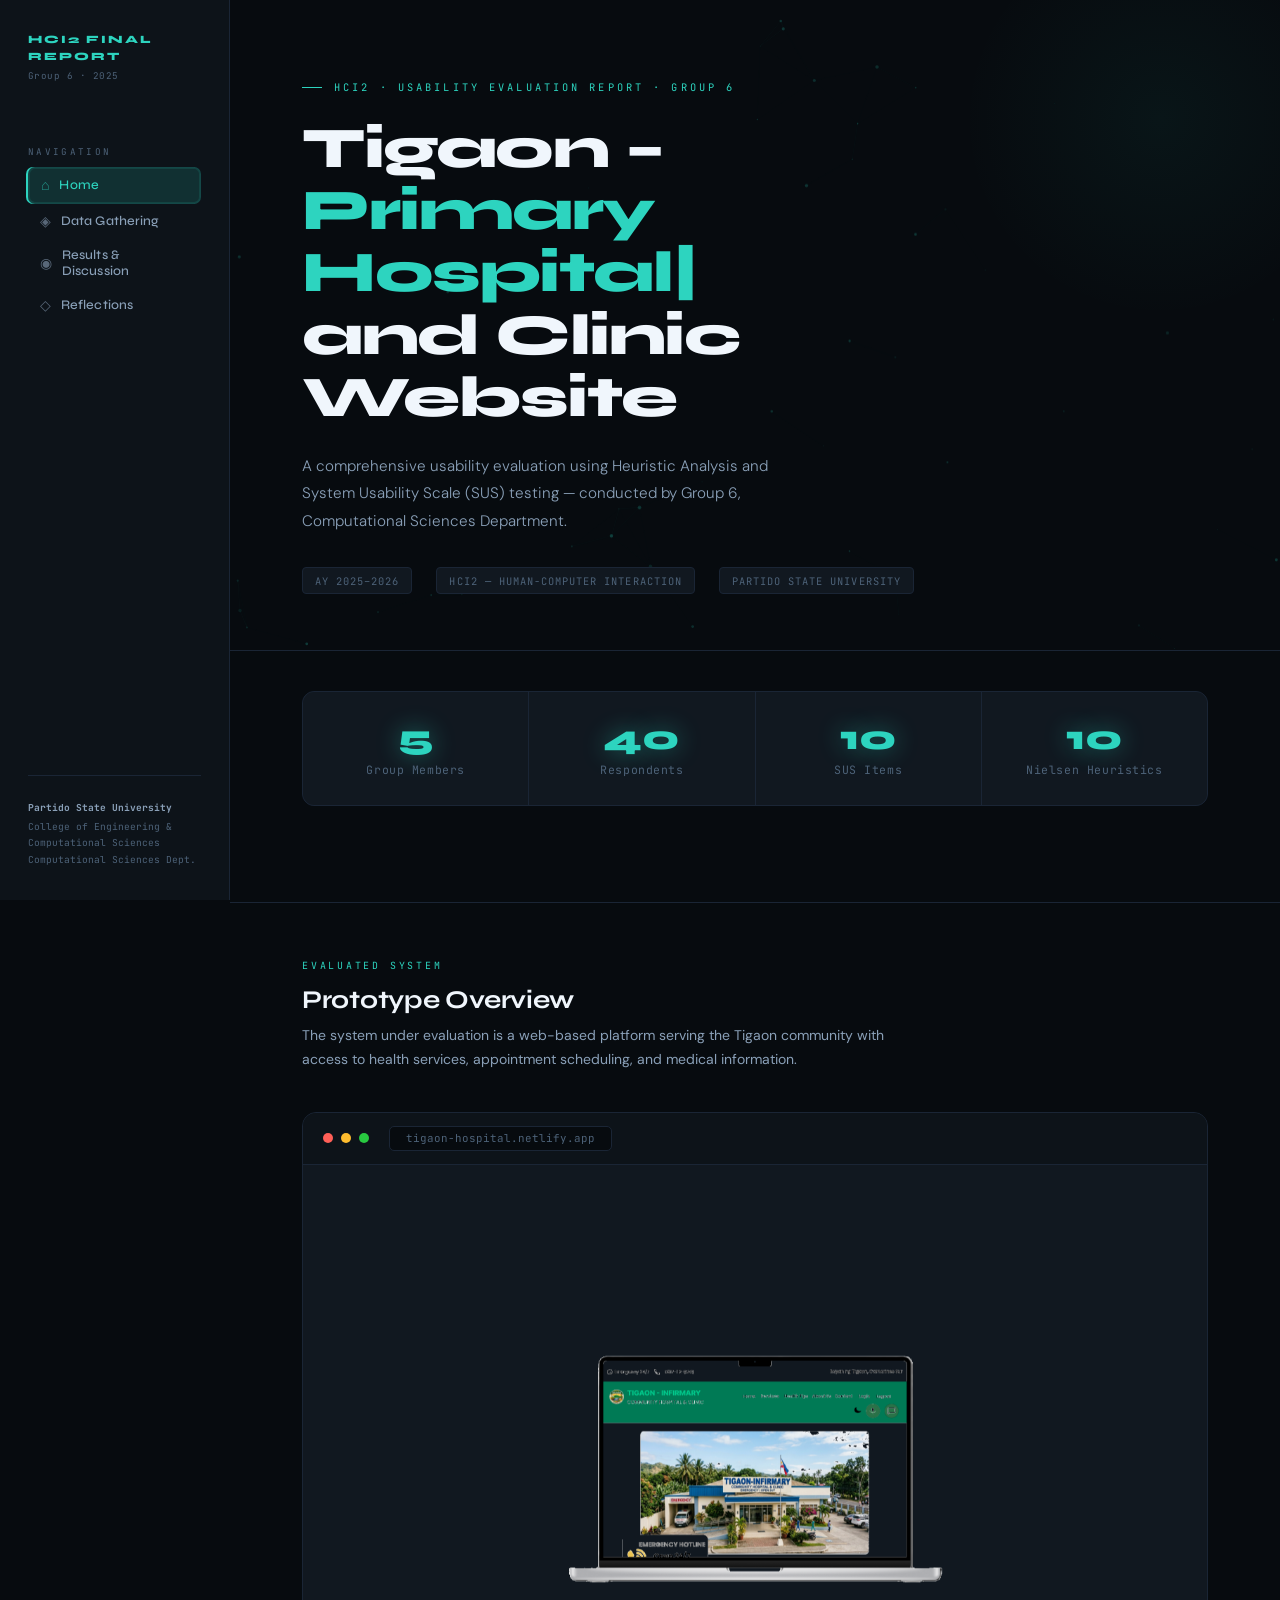
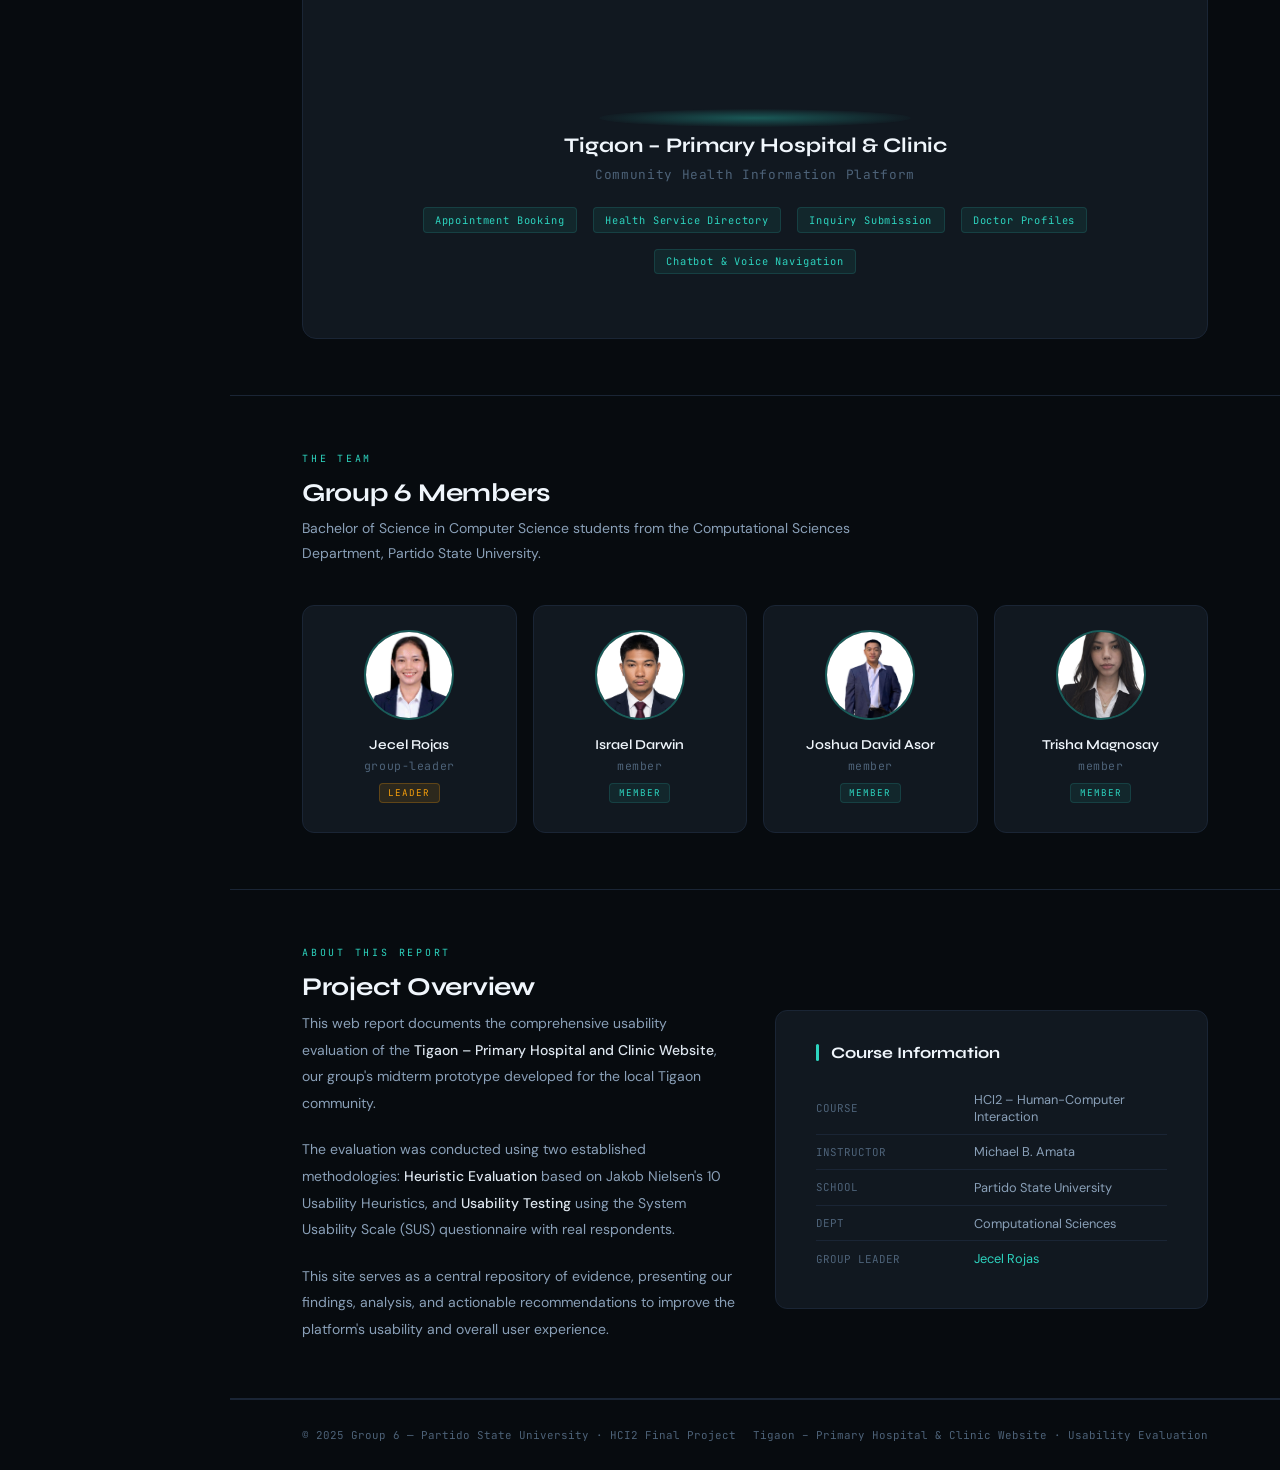
==== index.html @ 05192d26 "setup" ====
<!DOCTYPE html>
<html lang="en">

<head>
  <meta charset="UTF-8" />
  <meta name="viewport" content="width=device-width, initial-scale=1.0" />
  <title>Tigaon Hospital HCI Evaluation — Home</title>
  <link rel="stylesheet" href="style.css" />
</head>

<body>

  <button class="hamburger" onclick="toggleSidebar()">☰</button>
  <div class="overlay" id="overlay" onclick="toggleSidebar()"></div>

  <!-- ─── SIDEBAR ─── -->
  <aside class="sidebar" id="sidebar">
    <div class="sidebar-brand">
      <div class="sidebar-brand-title">HCI2 Final<br />Report</div>
      <div class="sidebar-brand-sub">Group 6 · 2025</div>
    </div>

    <div class="sidebar-section-label">Navigation</div>
    <ul class="sidebar-nav">
      <li><a href="index.html" class="active"><span class="nav-icon">⌂</span> Home</a></li>
      <li><a href="data-gathering.html"><span class="nav-icon">◈</span> Data Gathering</a></li>
      <li><a href="results.html"><span class="nav-icon">◉</span> Results &amp; Discussion</a></li>
      <li><a href="reflections.html"><span class="nav-icon">◇</span> Reflections</a></li>
    </ul>

    <hr class="sidebar-divider" />

    <div class="sidebar-footer">
      <strong>Partido State University</strong>
      College of Engineering &amp; Computational Sciences<br />
      Computational Sciences Dept.
    </div>
  </aside>

  <!-- ─── MAIN ─── -->
  <main class="main">

    <!-- PAGE HEADER -->
    <header class="page-header">
      <div class="page-label anim anim-1">HCI2 · Usability Evaluation Report · Group 6</div>
      <h1 class="page-title anim anim-2">
        Tigaon – <span>Primary Hospital</span><br />and Clinic Website
      </h1>
      <p class="page-subtitle anim anim-3">
        A comprehensive usability evaluation using Heuristic Analysis and System Usability Scale (SUS) testing —
        conducted by Group 6, Computational Sciences Department.
      </p>
      <div class="page-meta anim anim-4">
        <span class="meta-tag">AY 2025–2026</span>
        <span class="meta-tag">HCI2 — Human-Computer Interaction</span>
        <span class="meta-tag">Partido State University</span>
      </div>
    </header>

    <!-- STATS -->
    <section class="section" style="padding-top:2.5rem; padding-bottom:2.5rem;">
      <div class="stats-row anim anim-3">
        <div class="stat-item">
          <div class="stat-num">5</div>
          <div class="stat-label">Group Members</div>
        </div>
        <div class="stat-item">
          <div class="stat-num">40</div>
          <div class="stat-label">Respondents</div>
        </div>
        <div class="stat-item">
          <div class="stat-num">10</div>
          <div class="stat-label">SUS Items</div>
        </div>
        <div class="stat-item">
          <div class="stat-num">10</div>
          <div class="stat-label">Nielsen Heuristics</div>
        </div>
      </div>
    </section>

    <!-- PROTOTYPE SHOWCASE -->
    <section class="section">
      <div class="section-label anim anim-1">Evaluated System</div>
      <h2 class="section-title anim anim-2">Prototype Overview</h2>
      <p class="section-desc anim anim-3">
        The system under evaluation is a web-based platform serving the Tigaon community with access to health services,
        appointment scheduling, and medical information.
      </p>

      <div class="prototype-showcase anim anim-4">
        <div class="prototype-bar">
          <div class="dot dot-r"></div>
          <div class="dot dot-y"></div>
          <div class="dot dot-g"></div>
          <div class="url-bar">tigaon-hospital.netlify.app</div>
        </div>
        <div class="prototype-content">
          <div id="proto-float-wrap" style="position:relative;display:inline-block;margin-bottom:1.5rem;">
            <img id="proto-laptop" src="prototype/PROTOTYPE OVERVIEW.png" alt="Prototype Overview"
              style="width:480px;height:480px;object-fit:contain;display:block;" loading="lazy" />
            <div id="proto-shadow" style="
              position:absolute;bottom:-18px;left:50%;
              transform:translateX(-50%);
              width:65%;height:18px;
              background:radial-gradient(ellipse,rgba(45,212,191,0.35) 0%,transparent 75%);
              border-radius:50%;pointer-events:none;">
            </div>
          </div>
          <div class="proto-name">Tigaon – Primary Hospital &amp; Clinic</div>
          <div class="proto-tagline">Community Health Information Platform</div>
          <div class="proto-features">
            <span class="proto-feature">Appointment Booking</span>
            <span class="proto-feature">Health Service Directory</span>
            <span class="proto-feature">Inquiry Submission</span>
            <span class="proto-feature">Doctor Profiles</span>
            <span class="proto-feature">Chatbot &amp; Voice Navigation</span>
          </div>
        </div>
      </div>
    </section>

    <!-- GROUP MEMBERS -->
    <section class="section">
      <div class="section-label anim anim-1">The Team</div>
      <h2 class="section-title anim anim-2">Group 6 Members</h2>
      <p class="section-desc anim anim-3">
        Bachelor of Science in Computer Science students from the Computational Sciences Department, Partido State
        University.
      </p>

      <div class="members-grid anim anim-4">
        <div class="member-card">
          <div class="member-avatar"
            style="width:90px;height:90px;overflow:hidden;border-radius:50%;border:2px solid rgba(45,212,191,0.3);margin:0 auto 1rem;">
            <img src="the-team/Jecel Rojas.png" alt="Jecel Rojas"
              style="width:100%;height:100%;object-fit:cover;display:block;" />
          </div>
          <div class="member-name">Jecel Rojas</div>
          <div class="member-role">group-leader</div>
          <span class="badge badge-leader">Leader</span>
        </div>
        <div class="member-card">
          <div class="member-avatar"
            style="width:90px;height:90px;overflow:hidden;border-radius:50%;border:2px solid rgba(45,212,191,0.3);margin:0 auto 1rem;">
            <img src="the-team/Israel Darwin.png" alt="Israel Darwin"
              style="width:100%;height:100%;object-fit:cover;display:block;" />
          </div>
          <div class="member-name">Israel Darwin</div>
          <div class="member-role">member</div>
          <span class="badge badge-member">Member</span>
        </div>
        <div class="member-card">
          <div class="member-avatar"
            style="width:90px;height:90px;overflow:hidden;border-radius:50%;border:2px solid rgba(45,212,191,0.3);margin:0 auto 1rem;">
            <img src="the-team/Joshua David Asor.png" alt="Joshua David Asor"
              style="width:100%;height:100%;object-fit:cover;display:block;" />
          </div>
          <div class="member-name">Joshua David Asor</div>
          <div class="member-role">member</div>
          <span class="badge badge-member">Member</span>
        </div>
        <div class="member-card">
          <div class="member-avatar"
            style="width:90px;height:90px;overflow:hidden;border-radius:50%;border:2px solid rgba(45,212,191,0.3);margin:0 auto 1rem;">
            <img src="the-team/Trisha Magnosay.png" alt="Trisha Magnosay"
              style="width:100%;height:100%;object-fit:cover;display:block;" />
          </div>
          <div class="member-name">Trisha Magnosay</div>
          <div class="member-role">member</div>
          <span class="badge badge-member">Member</span>
        </div>
      </div>
    </section>

    <!-- ABOUT PROJECT -->
    <section class="section">
      <div class="section-label">About This Report</div>
      <h2 class="section-title">Project Overview</h2>
      <div class="two-col">
        <div class="prose">
          <p>
            This web report documents the comprehensive usability evaluation of the <strong>Tigaon – Primary Hospital
              and Clinic Website</strong>, our group's midterm prototype developed for the local Tigaon community.
          </p>
          <p>
            The evaluation was conducted using two established methodologies: <strong>Heuristic Evaluation</strong>
            based on Jakob Nielsen's 10 Usability Heuristics, and <strong>Usability Testing</strong> using the System
            Usability Scale (SUS) questionnaire with real respondents.
          </p>
          <p>
            This site serves as a central repository of evidence, presenting our findings, analysis, and actionable
            recommendations to improve the platform's usability and overall user experience.
          </p>
        </div>
        <div>
          <div class="document-card">
            <h3><span class="accent-bar"></span>Course Information</h3>
            <table style="width:100%;font-size:0.8rem;border-collapse:collapse;">
              <tr style="border-bottom:1px solid var(--border)">
                <td
                  style="padding:0.55rem 0;color:var(--text-muted);font-family:'JetBrains Mono',monospace;font-size:0.68rem;width:45%">
                  COURSE</td>
                <td style="padding:0.55rem 0;color:var(--text-dim)">HCI2 – Human-Computer Interaction</td>
              </tr>
              <tr style="border-bottom:1px solid var(--border)">
                <td
                  style="padding:0.55rem 0;color:var(--text-muted);font-family:'JetBrains Mono',monospace;font-size:0.68rem">
                  INSTRUCTOR</td>
                <td style="padding:0.55rem 0;color:var(--text-dim)">Michael B. Amata</td>
              </tr>
              <tr style="border-bottom:1px solid var(--border)">
                <td
                  style="padding:0.55rem 0;color:var(--text-muted);font-family:'JetBrains Mono',monospace;font-size:0.68rem">
                  SCHOOL</td>
                <td style="padding:0.55rem 0;color:var(--text-dim)">Partido State University</td>
              </tr>
              <tr style="border-bottom:1px solid var(--border)">
                <td
                  style="padding:0.55rem 0;color:var(--text-muted);font-family:'JetBrains Mono',monospace;font-size:0.68rem">
                  DEPT</td>
                <td style="padding:0.55rem 0;color:var(--text-dim)">Computational Sciences</td>
              </tr>
              <tr>
                <td
                  style="padding:0.55rem 0;color:var(--text-muted);font-family:'JetBrains Mono',monospace;font-size:0.68rem">
                  GROUP LEADER</td>
                <td style="padding:0.55rem 0;color:var(--accent)">Jecel Rojas</td>
              </tr>
            </table>
          </div>
        </div>
      </div>
    </section>

    <footer class="site-footer">
      <span>© 2025 Group 6 — Partido State University · HCI2 Final Project</span>
      <span>Tigaon – Primary Hospital &amp; Clinic Website · Usability Evaluation</span>
    </footer>
  </main>

  <script>
    function toggleSidebar() {
      document.getElementById('sidebar').classList.toggle('open');
      document.getElementById('overlay').classList.toggle('open');
    }
  </script>
  <script src="animations.js"></script>
</body>

</html>
---- style.css ----
@import url('https://fonts.googleapis.com/css2?family=Syne:wght@400;500;600;700;800&family=DM+Sans:ital,opsz,wght@0,9..40,300;0,9..40,400;0,9..40,500;1,9..40,300&family=JetBrains+Mono:wght@400;500&display=swap');

:root {
  --bg: #070b0f;
  --surface: #0d1319;
  --surface-2: #111820;
  --surface-3: #182030;
  --border: #1a2535;
  --accent: #2dd4bf;
  --accent-dim: rgba(45, 212, 191, 0.08);
  --accent-glow: rgba(45, 212, 191, 0.15);
  --accent-2: #f59e0b;
  --text: #dde6ef;
  --text-muted: #4d6278;
  --text-dim: #8aa0b8;
  --white: #f0f6fc;
}

*,
*::before,
*::after {
  margin: 0;
  padding: 0;
  box-sizing: border-box;
}

html {
  scroll-behavior: smooth;
}

body {
  background: var(--bg);
  color: var(--text);
  font-family: 'DM Sans', sans-serif;
  min-height: 100vh;
  display: flex;
  overflow-x: hidden;
}

/* ─── SIDEBAR ─── */
.sidebar {
  position: fixed;
  left: 0;
  top: 0;
  width: 230px;
  height: 100vh;
  background: var(--surface);
  border-right: 1px solid var(--border);
  display: flex;
  flex-direction: column;
  padding: 2rem 1.75rem;
  z-index: 100;
  overflow-y: auto;
}

.sidebar-brand {
  margin-bottom: 2.5rem;
}

.sidebar-brand-title {
  font-family: 'Syne', sans-serif;
  font-weight: 800;
  font-size: 0.7rem;
  letter-spacing: 0.18em;
  text-transform: uppercase;
  color: var(--accent);
  line-height: 1.5;
}

.sidebar-brand-sub {
  font-family: 'JetBrains Mono', monospace;
  font-size: 0.58rem;
  color: var(--text-muted);
  margin-top: 0.25rem;
  letter-spacing: 0.05em;
}

.sidebar-section-label {
  font-family: 'JetBrains Mono', monospace;
  font-size: 0.58rem;
  letter-spacing: 0.25em;
  text-transform: uppercase;
  color: var(--text-muted);
  margin-bottom: 0.6rem;
  margin-top: 1.5rem;
}

.sidebar-nav {
  list-style: none;
  flex: 1;
}

.sidebar-nav li a {
  display: flex;
  align-items: center;
  gap: 0.6rem;
  font-family: 'Syne', sans-serif;
  font-weight: 500;
  font-size: 0.82rem;
  color: var(--text-dim);
  text-decoration: none;
  padding: 0.55rem 0.75rem;
  border-radius: 7px;
  transition: all 0.2s;
  letter-spacing: 0.01em;
}

.sidebar-nav li a .nav-icon {
  font-size: 0.9rem;
  opacity: 0.6;
}

.sidebar-nav li a:hover {
  color: var(--accent);
  background: var(--accent-dim);
}

.sidebar-nav li a.active {
  color: var(--accent);
  background: var(--accent-glow);
  border: 1px solid rgba(45, 212, 191, 0.15);
}

.sidebar-divider {
  border: none;
  border-top: 1px solid var(--border);
  margin: 1.5rem 0;
}

.sidebar-footer {
  font-family: 'JetBrains Mono', monospace;
  font-size: 0.6rem;
  color: var(--text-muted);
  line-height: 1.7;
}

.sidebar-footer strong {
  color: var(--text-dim);
  display: block;
  margin-bottom: 0.2rem;
}

/* ─── MAIN CONTENT ─── */
.main {
  margin-left: 230px;
  flex: 1;
  min-height: 100vh;
  display: flex;
  flex-direction: column;
}

/* ─── PAGE HEADER ─── */
.page-header {
  padding: 5rem 4.5rem 3.5rem;
  border-bottom: 1px solid var(--border);
  position: relative;
  overflow: hidden;
}

.page-header::before {
  content: '';
  position: absolute;
  top: -80px;
  right: -80px;
  width: 400px;
  height: 400px;
  background: radial-gradient(circle, rgba(45, 212, 191, 0.05) 0%, transparent 70%);
  pointer-events: none;
}

.page-label {
  font-family: 'JetBrains Mono', monospace;
  font-size: 0.65rem;
  letter-spacing: 0.3em;
  text-transform: uppercase;
  color: var(--accent);
  margin-bottom: 1.5rem;
  display: flex;
  align-items: center;
  gap: 0.75rem;
}

.page-label::before {
  content: '';
  display: block;
  width: 20px;
  height: 1px;
  background: var(--accent);
}

.page-title {
  font-family: 'Syne', sans-serif;
  font-size: clamp(2.2rem, 4.5vw, 4rem);
  font-weight: 800;
  line-height: 1.08;
  letter-spacing: -0.025em;
  color: var(--white);
  max-width: 680px;
}

.page-title span {
  color: var(--accent);
}

.page-subtitle {
  margin-top: 1.5rem;
  font-size: 0.95rem;
  color: var(--text-dim);
  max-width: 520px;
  line-height: 1.8;
  font-weight: 300;
}

.page-meta {
  display: flex;
  gap: 1.5rem;
  margin-top: 2rem;
  flex-wrap: wrap;
}

.meta-tag {
  font-family: 'JetBrains Mono', monospace;
  font-size: 0.65rem;
  letter-spacing: 0.1em;
  text-transform: uppercase;
  color: var(--text-muted);
  background: var(--surface-2);
  border: 1px solid var(--border);
  padding: 0.35rem 0.75rem;
  border-radius: 4px;
}

/* ─── SECTIONS ─── */
.section {
  padding: 3.5rem 4.5rem;
  border-bottom: 1px solid var(--border);
}

.section-label {
  font-family: 'JetBrains Mono', monospace;
  font-size: 0.62rem;
  letter-spacing: 0.28em;
  text-transform: uppercase;
  color: var(--accent);
  margin-bottom: 0.75rem;
}

.section-title {
  font-family: 'Syne', sans-serif;
  font-size: 1.6rem;
  font-weight: 700;
  color: var(--white);
  margin-bottom: 0.5rem;
  letter-spacing: -0.01em;
}

.section-desc {
  font-size: 0.875rem;
  color: var(--text-dim);
  line-height: 1.75;
  max-width: 600px;
  margin-bottom: 2.5rem;
}

/* ─── STATS ROW ─── */
.stats-row {
  display: grid;
  grid-template-columns: repeat(4, 1fr);
  gap: 1px;
  background: var(--border);
  border: 1px solid var(--border);
  border-radius: 12px;
  overflow: hidden;
  margin-bottom: 3.5rem;
}

.stat-item {
  background: var(--surface-2);
  padding: 1.75rem 2rem;
  text-align: center;
}

.stat-num {
  font-family: 'Syne', sans-serif;
  font-size: 2.2rem;
  font-weight: 800;
  color: var(--accent);
  line-height: 1;
}

.stat-label {
  font-size: 0.72rem;
  color: var(--text-muted);
  margin-top: 0.4rem;
  font-family: 'JetBrains Mono', monospace;
  letter-spacing: 0.05em;
}

/* ─── MEMBER CARDS ─── */
.members-grid {
  display: grid;
  grid-template-columns: repeat(auto-fill, minmax(175px, 1fr));
  gap: 1rem;
}

.member-card {
  background: var(--surface-2);
  border: 1px solid var(--border);
  border-radius: 12px;
  padding: 1.5rem;
  transition: all 0.25s;
  text-align: center;
}

.member-card:hover {
  border-color: rgba(45, 212, 191, 0.35);
  transform: translateY(-3px);
  box-shadow: 0 12px 32px rgba(0, 0, 0, 0.3);
}

.member-avatar {
  width: 60px;
  height: 60px;
  border-radius: 50%;
  background: var(--accent-dim);
  border: 2px solid rgba(45, 212, 191, 0.3);
  display: flex;
  align-items: center;
  justify-content: center;
  font-family: 'Syne', sans-serif;
  font-size: 1.1rem;
  font-weight: 800;
  color: var(--accent);
  margin: 0 auto 1rem;
}

.member-name {
  font-family: 'Syne', sans-serif;
  font-weight: 600;
  font-size: 0.85rem;
  color: var(--white);
  margin-bottom: 0.3rem;
}

.member-role {
  font-size: 0.72rem;
  color: var(--text-muted);
  font-family: 'JetBrains Mono', monospace;
  letter-spacing: 0.05em;
}

.badge {
  display: inline-block;
  font-family: 'JetBrains Mono', monospace;
  font-size: 0.58rem;
  letter-spacing: 0.1em;
  text-transform: uppercase;
  padding: 0.2rem 0.55rem;
  border-radius: 4px;
  margin-top: 0.6rem;
}

.badge-leader {
  background: rgba(245, 158, 11, 0.12);
  color: var(--accent-2);
  border: 1px solid rgba(245, 158, 11, 0.25);
}

.badge-member {
  background: var(--accent-dim);
  color: var(--accent);
  border: 1px solid rgba(45, 212, 191, 0.15);
}

/* ─── PROTOTYPE SHOWCASE ─── */
.prototype-showcase {
  background: var(--surface-2);
  border: 1px solid var(--border);
  border-radius: 14px;
  overflow: hidden;
}

.prototype-bar {
  background: var(--surface);
  border-bottom: 1px solid var(--border);
  padding: 0.8rem 1.25rem;
  display: flex;
  align-items: center;
  gap: 0.5rem;
}

.dot {
  width: 10px;
  height: 10px;
  border-radius: 50%;
}

.dot-r {
  background: #ff5f57;
}

.dot-y {
  background: #febc2e;
}

.dot-g {
  background: #28c840;
}

.url-bar {
  background: var(--bg);
  border: 1px solid var(--border);
  border-radius: 5px;
  padding: 0.3rem 1rem;
  font-family: 'JetBrains Mono', monospace;
  font-size: 0.68rem;
  color: var(--text-muted);
  margin-left: 0.75rem;
  min-width: 200px;
}

.prototype-content {
  padding: 4rem;
  text-align: center;
  display: flex;
  flex-direction: column;
  align-items: center;
}

.proto-cross {
  width: 80px;
  height: 80px;
  position: relative;
  margin-bottom: 1.5rem;
}

.proto-cross::before,
.proto-cross::after {
  content: '';
  position: absolute;
  background: var(--accent);
  border-radius: 4px;
}

.proto-cross::before {
  width: 14px;
  height: 80px;
  left: 50%;
  top: 0;
  transform: translateX(-50%);
}

.proto-cross::after {
  width: 80px;
  height: 14px;
  left: 0;
  top: 50%;
  transform: translateY(-50%);
}

.proto-name {
  font-family: 'Syne', sans-serif;
  font-size: 1.3rem;
  font-weight: 700;
  color: var(--white);
  margin-bottom: 0.5rem;
}

.proto-tagline {
  font-size: 0.8rem;
  color: var(--text-muted);
  font-family: 'JetBrains Mono', monospace;
  letter-spacing: 0.05em;
}

.proto-features {
  display: flex;
  gap: 1rem;
  margin-top: 1.5rem;
  flex-wrap: wrap;
  justify-content: center;
}

.proto-feature {
  font-family: 'JetBrains Mono', monospace;
  font-size: 0.65rem;
  color: var(--accent);
  background: var(--accent-dim);
  border: 1px solid rgba(45, 212, 191, 0.15);
  padding: 0.3rem 0.7rem;
  border-radius: 4px;
  letter-spacing: 0.08em;
}

/* ─── DOCUMENT CARDS ─── */
.document-card {
  background: var(--surface-2);
  border: 1px solid var(--border);
  border-radius: 12px;
  padding: 2rem 2.5rem;
  margin-bottom: 2rem;
}

.document-card h3 {
  font-family: 'Syne', sans-serif;
  font-size: 1rem;
  font-weight: 700;
  color: var(--white);
  margin-bottom: 1.25rem;
  display: flex;
  align-items: center;
  gap: 0.75rem;
}

.document-card h3 .accent-bar {
  display: block;
  width: 3px;
  height: 1.1em;
  background: var(--accent);
  border-radius: 2px;
  flex-shrink: 0;
}

.document-card p {
  font-size: 0.85rem;
  color: var(--text-dim);
  line-height: 1.85;
  margin-bottom: 1.25rem;
}

.document-card p strong {
  color: var(--text);
  font-weight: 500;
}

.checklist {
  list-style: none;
  margin-top: 0.5rem;
}

.checklist li {
  display: flex;
  align-items: flex-start;
  gap: 0.85rem;
  padding: 0.75rem 0;
  font-size: 0.83rem;
  color: var(--text-dim);
  border-bottom: 1px solid var(--border);
  line-height: 1.6;
}

.checklist li:last-child {
  border-bottom: none;
}

.check-box {
  width: 18px;
  height: 18px;
  min-width: 18px;
  border: 1.5px solid rgba(45, 212, 191, 0.4);
  border-radius: 3px;
  display: flex;
  align-items: center;
  justify-content: center;
  color: var(--accent);
  font-size: 0.65rem;
  margin-top: 2px;
}

/* ─── DEMOGRAPHICS TABLE ─── */
.demo-table-wrap {
  overflow-x: auto;
  border-radius: 10px;
  border: 1px solid var(--border);
}

.demo-table {
  width: 100%;
  border-collapse: collapse;
  font-size: 0.83rem;
}

.demo-table thead tr {
  background: var(--surface-2);
}

.demo-table th {
  font-family: 'JetBrains Mono', monospace;
  font-size: 0.6rem;
  letter-spacing: 0.2em;
  text-transform: uppercase;
  color: var(--text-muted);
  padding: 0.9rem 1.25rem;
  text-align: left;
  border-bottom: 1px solid var(--border);
  white-space: nowrap;
}

.demo-table td {
  padding: 0.85rem 1.25rem;
  border-bottom: 1px solid var(--border);
  color: var(--text-dim);
}

.demo-table td:first-child {
  font-family: 'JetBrains Mono', monospace;
  font-size: 0.7rem;
  color: var(--accent);
}

.demo-table tbody tr:last-child td {
  border-bottom: none;
}

.demo-table tbody tr:hover td {
  background: var(--accent-dim);
}

/* ─── SUS INSTRUMENT TABLE ─── */
.sus-table-wrap {
  overflow-x: auto;
  border-radius: 10px;
  border: 1px solid var(--border);
}

.sus-table {
  width: 100%;
  border-collapse: collapse;
  font-size: 0.83rem;
}

.sus-table thead tr {
  background: var(--surface-2);
}

.sus-table th {
  font-family: 'JetBrains Mono', monospace;
  font-size: 0.6rem;
  letter-spacing: 0.18em;
  text-transform: uppercase;
  color: var(--text-muted);
  padding: 0.9rem 1rem;
  text-align: center;
  border-bottom: 1px solid var(--border);
}

.sus-table th:first-child {
  width: 48px;
}

.sus-table th:nth-child(2) {
  text-align: left;
  min-width: 260px;
}

.sus-table td {
  padding: 0.9rem 1rem;
  border-bottom: 1px solid var(--border);
  color: var(--text-dim);
  text-align: center;
  vertical-align: middle;
}

.sus-table td:first-child {
  font-family: 'JetBrains Mono', monospace;
  color: var(--accent);
  font-size: 0.75rem;
  font-weight: 500;
}

.sus-table td:nth-child(2) {
  text-align: left;
}

.sus-table tbody tr:last-child td {
  border-bottom: none;
}

.sus-table tbody tr:hover td {
  background: var(--accent-dim);
}

.rating-circle {
  width: 22px;
  height: 22px;
  border-radius: 50%;
  border: 1.5px solid var(--border);
  margin: 0 auto;
}

/* ─── RESULTS SECTION ─── */
.score-hero {
  display: flex;
  align-items: flex-end;
  gap: 1.5rem;
  margin-bottom: 1.5rem;
}

.sus-score-big {
  font-family: 'Syne', sans-serif;
  font-size: 5.5rem;
  font-weight: 800;
  color: var(--accent);
  line-height: 1;
  letter-spacing: -0.04em;
}

.score-details {
  padding-bottom: 0.75rem;
}

.score-grade {
  font-family: 'JetBrains Mono', monospace;
  font-size: 0.7rem;
  letter-spacing: 0.2em;
  text-transform: uppercase;
  color: var(--accent-2);
}

.score-interpretation {
  font-family: 'Syne', sans-serif;
  font-size: 1.2rem;
  font-weight: 700;
  color: var(--white);
  margin-top: 0.25rem;
}

.score-desc {
  font-size: 0.8rem;
  color: var(--text-muted);
  margin-top: 0.25rem;
  max-width: 280px;
}

/* SUS per-statement bar chart */
.sus-bars {
  margin-top: 1.5rem;
}

.sus-bar-item {
  display: flex;
  align-items: center;
  gap: 1rem;
  margin-bottom: 0.6rem;
}

.sus-bar-label {
  font-family: 'JetBrains Mono', monospace;
  font-size: 0.65rem;
  color: var(--text-muted);
  width: 22px;
  text-align: right;
  flex-shrink: 0;
}

.sus-bar-text {
  font-size: 0.72rem;
  color: var(--text-dim);
  width: 280px;
  flex-shrink: 0;
  white-space: nowrap;
  overflow: hidden;
  text-overflow: ellipsis;
}

.sus-bar-track {
  flex: 1;
  height: 6px;
  background: var(--surface-3);
  border-radius: 3px;
  overflow: hidden;
}

.sus-bar-fill {
  height: 100%;
  border-radius: 3px;
  background: linear-gradient(90deg, var(--accent), rgba(45, 212, 191, 0.5));
}

.sus-bar-val {
  font-family: 'JetBrains Mono', monospace;
  font-size: 0.65rem;
  color: var(--accent);
  width: 28px;
  text-align: right;
  flex-shrink: 0;
}

/* Issue cards */
.issues-list {
  display: flex;
  flex-direction: column;
  gap: 0.75rem;
  margin-top: 0.5rem;
}

.issue-card {
  background: var(--surface-2);
  border: 1px solid var(--border);
  border-left: 3px solid var(--accent-2);
  border-radius: 0 10px 10px 0;
  padding: 1.25rem 1.5rem;
}

.issue-header {
  display: flex;
  justify-content: space-between;
  align-items: flex-start;
  margin-bottom: 0.5rem;
}

.issue-card h4 {
  font-family: 'Syne', sans-serif;
  font-weight: 600;
  font-size: 0.88rem;
  color: var(--white);
}

.severity {
  font-family: 'JetBrains Mono', monospace;
  font-size: 0.58rem;
  letter-spacing: 0.12em;
  padding: 0.2rem 0.5rem;
  border-radius: 3px;
  text-transform: uppercase;
}

.severity-high {
  background: rgba(239, 68, 68, 0.12);
  color: #f87171;
  border: 1px solid rgba(239, 68, 68, 0.2);
}

.severity-medium {
  background: rgba(245, 158, 11, 0.12);
  color: var(--accent-2);
  border: 1px solid rgba(245, 158, 11, 0.2);
}

.severity-low {
  background: var(--accent-dim);
  color: var(--accent);
  border: 1px solid rgba(45, 212, 191, 0.2);
}

.issue-card p {
  font-size: 0.8rem;
  color: var(--text-dim);
  line-height: 1.75;
}

.heuristic-tag {
  font-family: 'JetBrains Mono', monospace;
  font-size: 0.6rem;
  color: var(--text-muted);
  margin-top: 0.6rem;
  letter-spacing: 0.05em;
}

/* Recommendation cards */
.rec-list {
  display: flex;
  flex-direction: column;
  gap: 1rem;
}

.rec-card {
  background: var(--surface-2);
  border: 1px solid rgba(45, 212, 191, 0.15);
  border-radius: 12px;
  padding: 1.5rem;
  display: flex;
  gap: 1.25rem;
  align-items: flex-start;
  transition: border-color 0.2s;
}

.rec-card:hover {
  border-color: rgba(45, 212, 191, 0.35);
}

.rec-num {
  font-family: 'Syne', sans-serif;
  font-size: 1.8rem;
  font-weight: 800;
  color: var(--accent);
  line-height: 1;
  min-width: 2rem;
  opacity: 0.5;
}

.rec-content h4 {
  font-family: 'Syne', sans-serif;
  font-weight: 600;
  color: var(--white);
  font-size: 0.93rem;
  margin-bottom: 0.4rem;
}

.rec-content p {
  font-size: 0.8rem;
  color: var(--text-dim);
  line-height: 1.75;
}

/* Discussion prose */
.prose {
  font-size: 0.875rem;
  color: var(--text-dim);
  line-height: 1.9;
  max-width: 700px;
}

.prose p {
  margin-bottom: 1.25rem;
}

.prose p:last-child {
  margin-bottom: 0;
}

.prose strong {
  color: var(--text);
  font-weight: 500;
}

/* Two-col */
.two-col {
  display: grid;
  grid-template-columns: 1fr 1fr;
  gap: 2.5rem;
  align-items: start;
}

/* Reflections */
.reflection-card {
  background: var(--surface-2);
  border: 1px solid var(--border);
  border-radius: 12px;
  padding: 2rem;
  margin-bottom: 1.25rem;
}

.reflection-card blockquote {
  font-style: italic;
  font-size: 0.875rem;
  color: var(--text-dim);
  line-height: 1.85;
  border-left: 2px solid var(--accent);
  padding-left: 1.25rem;
  margin-bottom: 1.25rem;
}

.reflection-author {
  font-family: 'JetBrains Mono', monospace;
  font-size: 0.68rem;
  color: var(--text-muted);
  display: flex;
  align-items: center;
  gap: 0.5rem;
}

.reflection-author::before {
  content: '';
  display: block;
  width: 16px;
  height: 1px;
  background: var(--text-muted);
}

/* Photo grid placeholder */
.photo-grid {
  display: grid;
  grid-template-columns: repeat(3, 1fr);
  gap: 1rem;
}

.photo-placeholder {
  aspect-ratio: 4/3;
  background: var(--surface-2);
  border: 1px dashed var(--border);
  border-radius: 10px;
  display: flex;
  flex-direction: column;
  align-items: center;
  justify-content: center;
  gap: 0.5rem;
  color: var(--text-muted);
  font-size: 0.72rem;
  font-family: 'JetBrains Mono', monospace;
  letter-spacing: 0.05em;
}

.photo-placeholder .ph-icon {
  font-size: 1.5rem;
  opacity: 0.4;
}

/* Footer */
.site-footer {
  padding: 1.75rem 4.5rem;
  display: flex;
  justify-content: space-between;
  align-items: center;
  color: var(--text-muted);
  font-size: 0.68rem;
  font-family: 'JetBrains Mono', monospace;
  border-top: 1px solid var(--border);
  margin-top: auto;
}

/* ─── ANIMATIONS ─── */
@keyframes fadeInUp {
  from {
    opacity: 0;
    transform: translateY(20px);
  }

  to {
    opacity: 1;
    transform: translateY(0);
  }
}

.anim {
  opacity: 0;
  animation: fadeInUp 0.6s ease forwards;
}

.anim-1 {
  animation-delay: 0.05s;
}

.anim-2 {
  animation-delay: 0.15s;
}

.anim-3 {
  animation-delay: 0.25s;
}

.anim-4 {
  animation-delay: 0.35s;
}

.anim-5 {
  animation-delay: 0.45s;
}

/* ─── HAMBURGER ─── */
.hamburger {
  display: none;
  position: fixed;
  top: 1rem;
  left: 1rem;
  z-index: 200;
  background: var(--surface);
  border: 1px solid var(--border);
  color: var(--text);
  padding: 0.55rem 0.65rem;
  border-radius: 7px;
  cursor: pointer;
  font-size: 1.1rem;
  line-height: 1;
}

.overlay {
  display: none;
  position: fixed;
  inset: 0;
  background: rgba(0, 0, 0, 0.6);
  z-index: 90;
}

/* ─── RESPONSIVE ─── */
@media (max-width: 900px) {
  .sidebar {
    transform: translateX(-100%);
    transition: transform 0.3s ease;
  }

  .sidebar.open {
    transform: translateX(0);
  }

  .overlay.open {
    display: block;
  }

  .main {
    margin-left: 0;
  }

  .hamburger {
    display: block;
  }

  .page-header,
  .section {
    padding: 2rem 1.5rem;
  }

  .page-header {
    padding-top: 4rem;
  }

  .site-footer {
    padding: 1.5rem;
  }

  .stats-row {
    grid-template-columns: repeat(2, 1fr);
  }

  .two-col {
    grid-template-columns: 1fr;
  }

  .sus-bar-text {
    display: none;
  }

  .photo-grid {
    grid-template-columns: repeat(2, 1fr);
  }
}

@media (max-width: 500px) {
  .members-grid {
    grid-template-columns: repeat(2, 1fr);
  }

  .photo-grid {
    grid-template-columns: 1fr;
  }
}
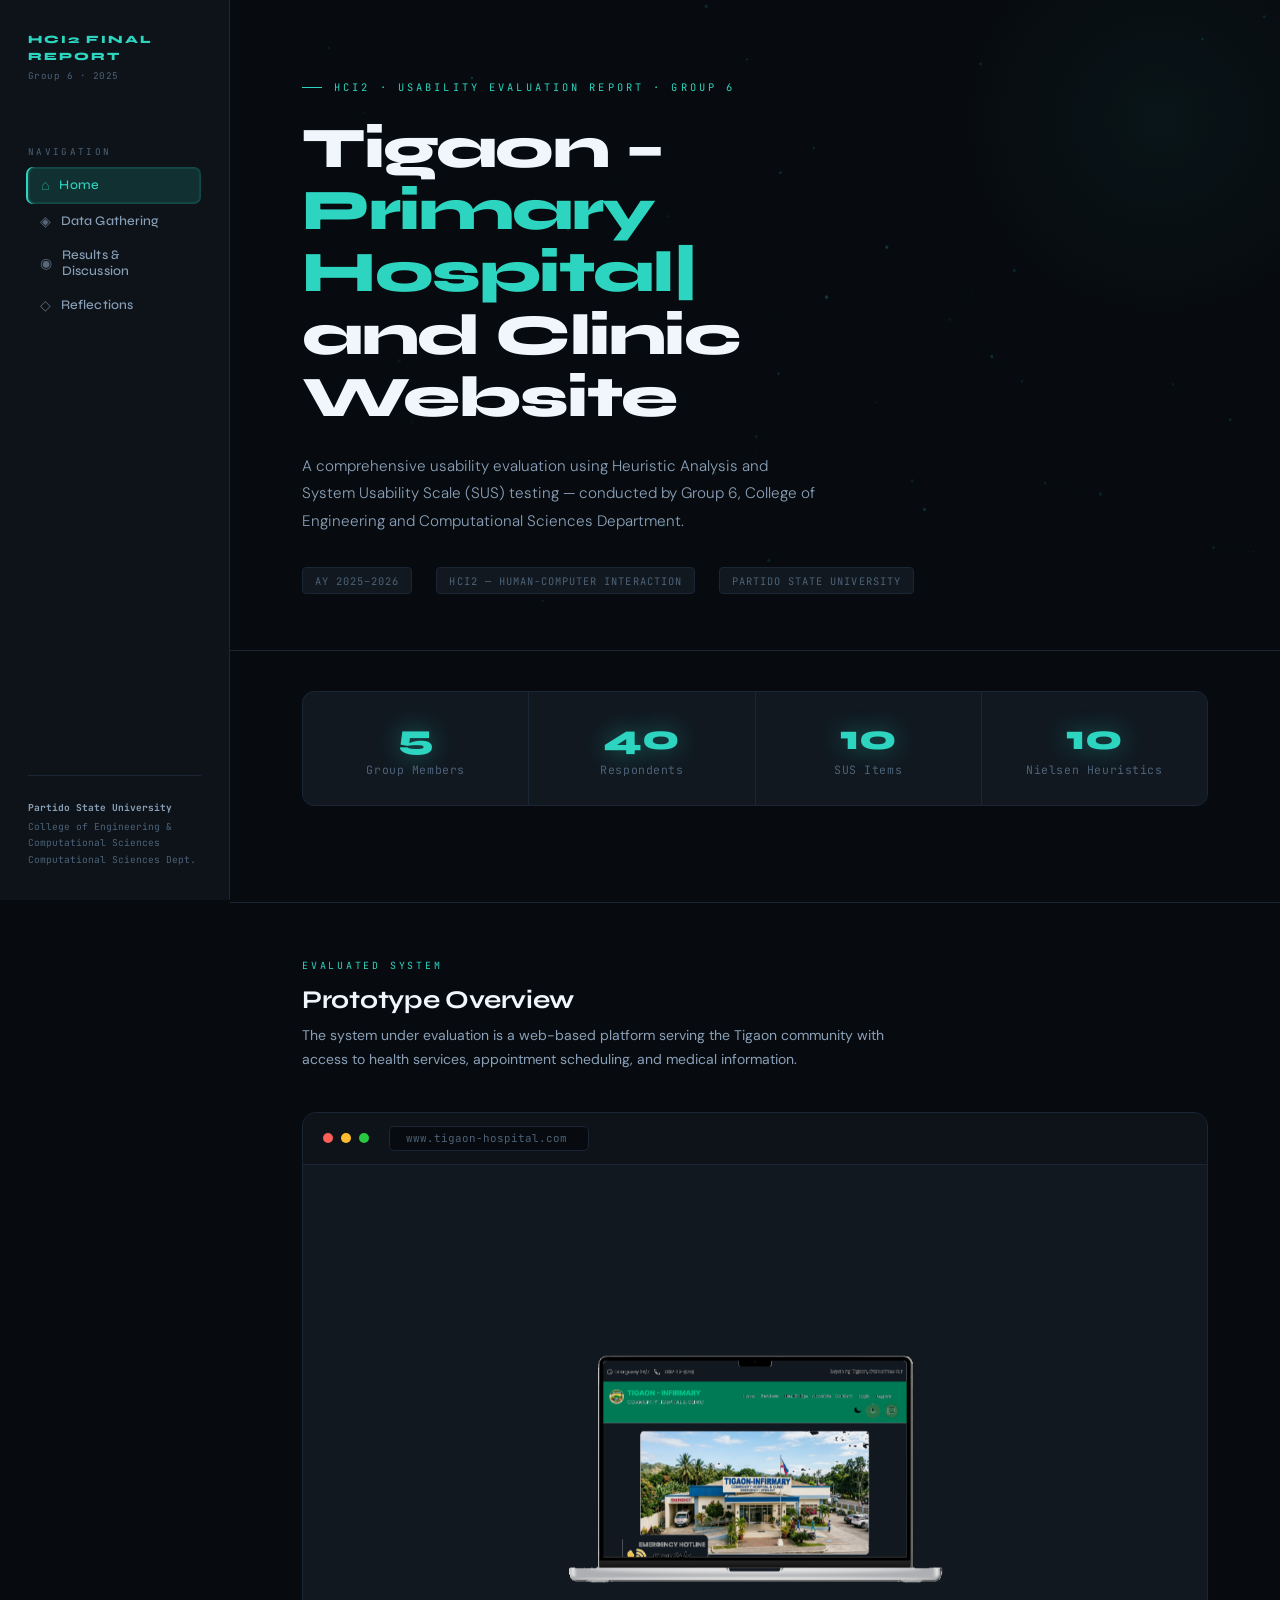
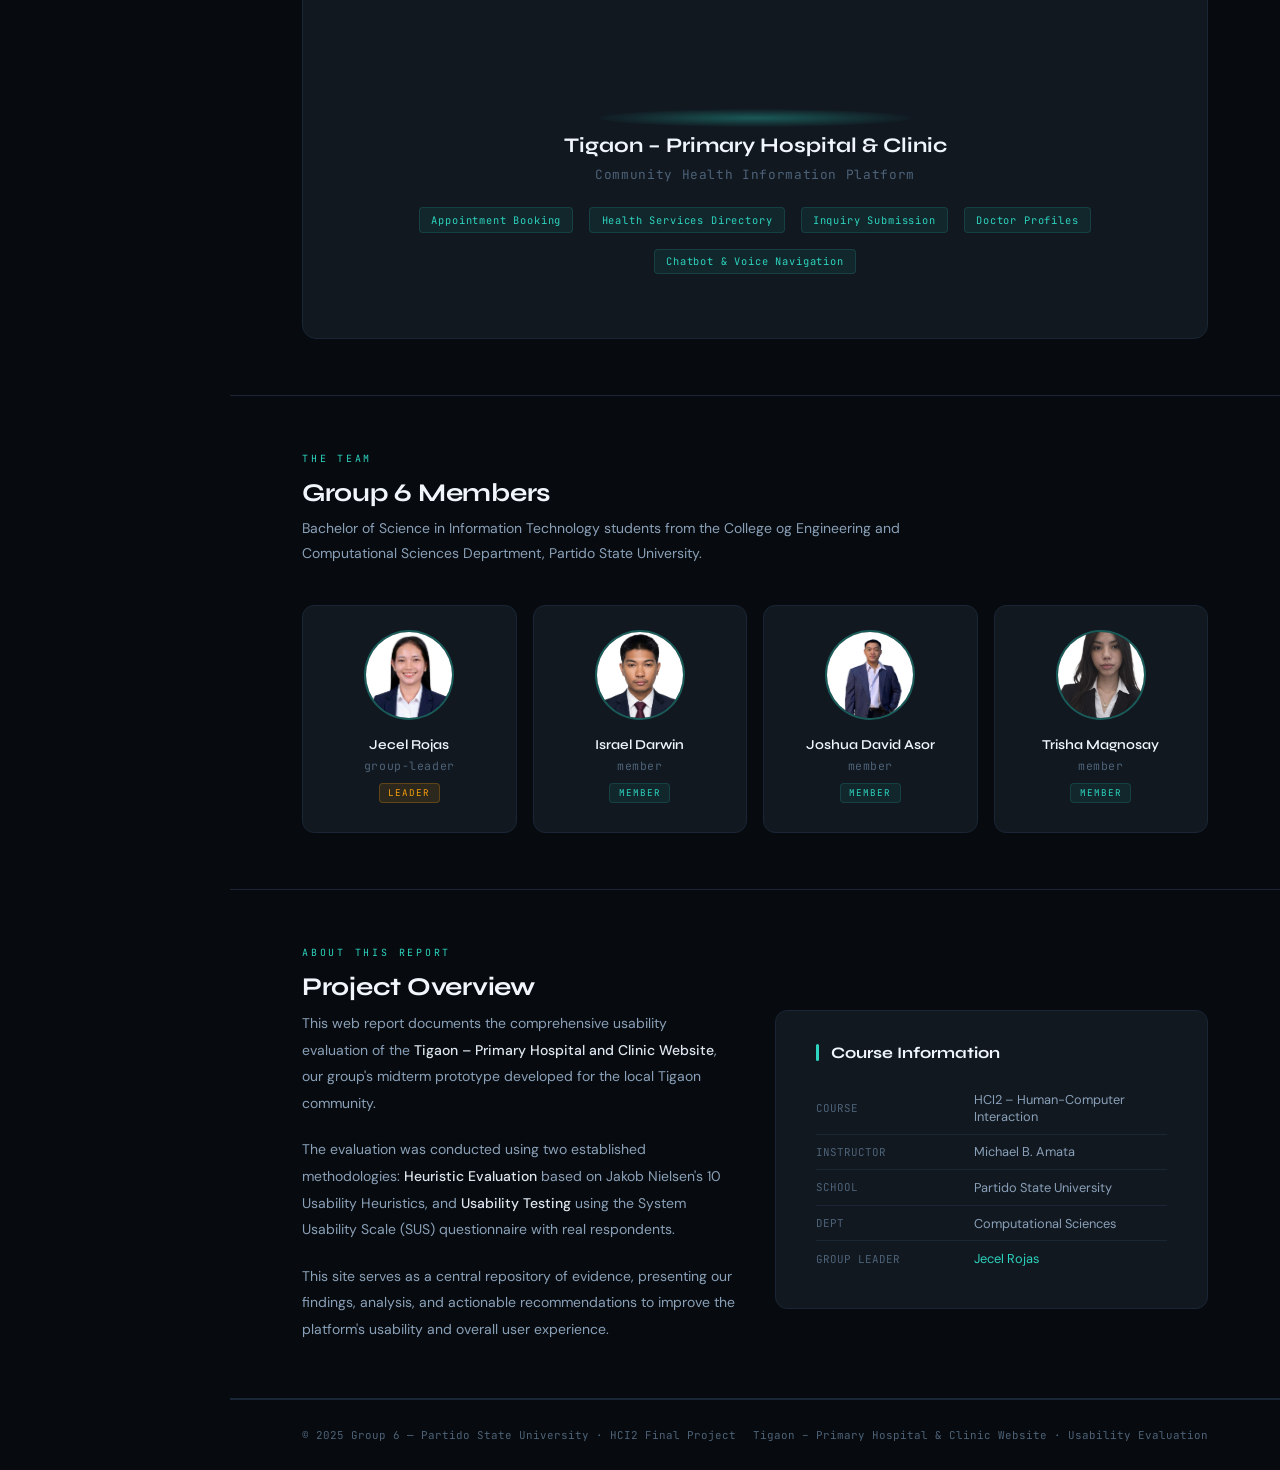
==== commit 25d0a85a: "updating some information from all pages" ====
--- a/index.html
+++ b/index.html
@@ -48,7 +48,7 @@
       </h1>
       <p class="page-subtitle anim anim-3">
         A comprehensive usability evaluation using Heuristic Analysis and System Usability Scale (SUS) testing —
-        conducted by Group 6, Computational Sciences Department.
+        conducted by Group 6, College of Engineering and Computational Sciences Department.
       </p>
       <div class="page-meta anim anim-4">
         <span class="meta-tag">AY 2025–2026</span>
@@ -93,7 +93,7 @@
           <div class="dot dot-r"></div>
           <div class="dot dot-y"></div>
           <div class="dot dot-g"></div>
-          <div class="url-bar">tigaon-hospital.netlify.app</div>
+          <div class="url-bar">www.tigaon-hospital.com</div>
         </div>
         <div class="prototype-content">
           <div id="proto-float-wrap" style="position:relative;display:inline-block;margin-bottom:1.5rem;">
@@ -111,7 +111,7 @@
           <div class="proto-tagline">Community Health Information Platform</div>
           <div class="proto-features">
             <span class="proto-feature">Appointment Booking</span>
-            <span class="proto-feature">Health Service Directory</span>
+            <span class="proto-feature">Health Services Directory</span>
             <span class="proto-feature">Inquiry Submission</span>
             <span class="proto-feature">Doctor Profiles</span>
             <span class="proto-feature">Chatbot &amp; Voice Navigation</span>
@@ -125,7 +125,8 @@
       <div class="section-label anim anim-1">The Team</div>
       <h2 class="section-title anim anim-2">Group 6 Members</h2>
       <p class="section-desc anim anim-3">
-        Bachelor of Science in Computer Science students from the Computational Sciences Department, Partido State
+        Bachelor of Science in Information Technology students from the College og Engineering and Computational
+        Sciences Department, Partido State
         University.
       </p>
 
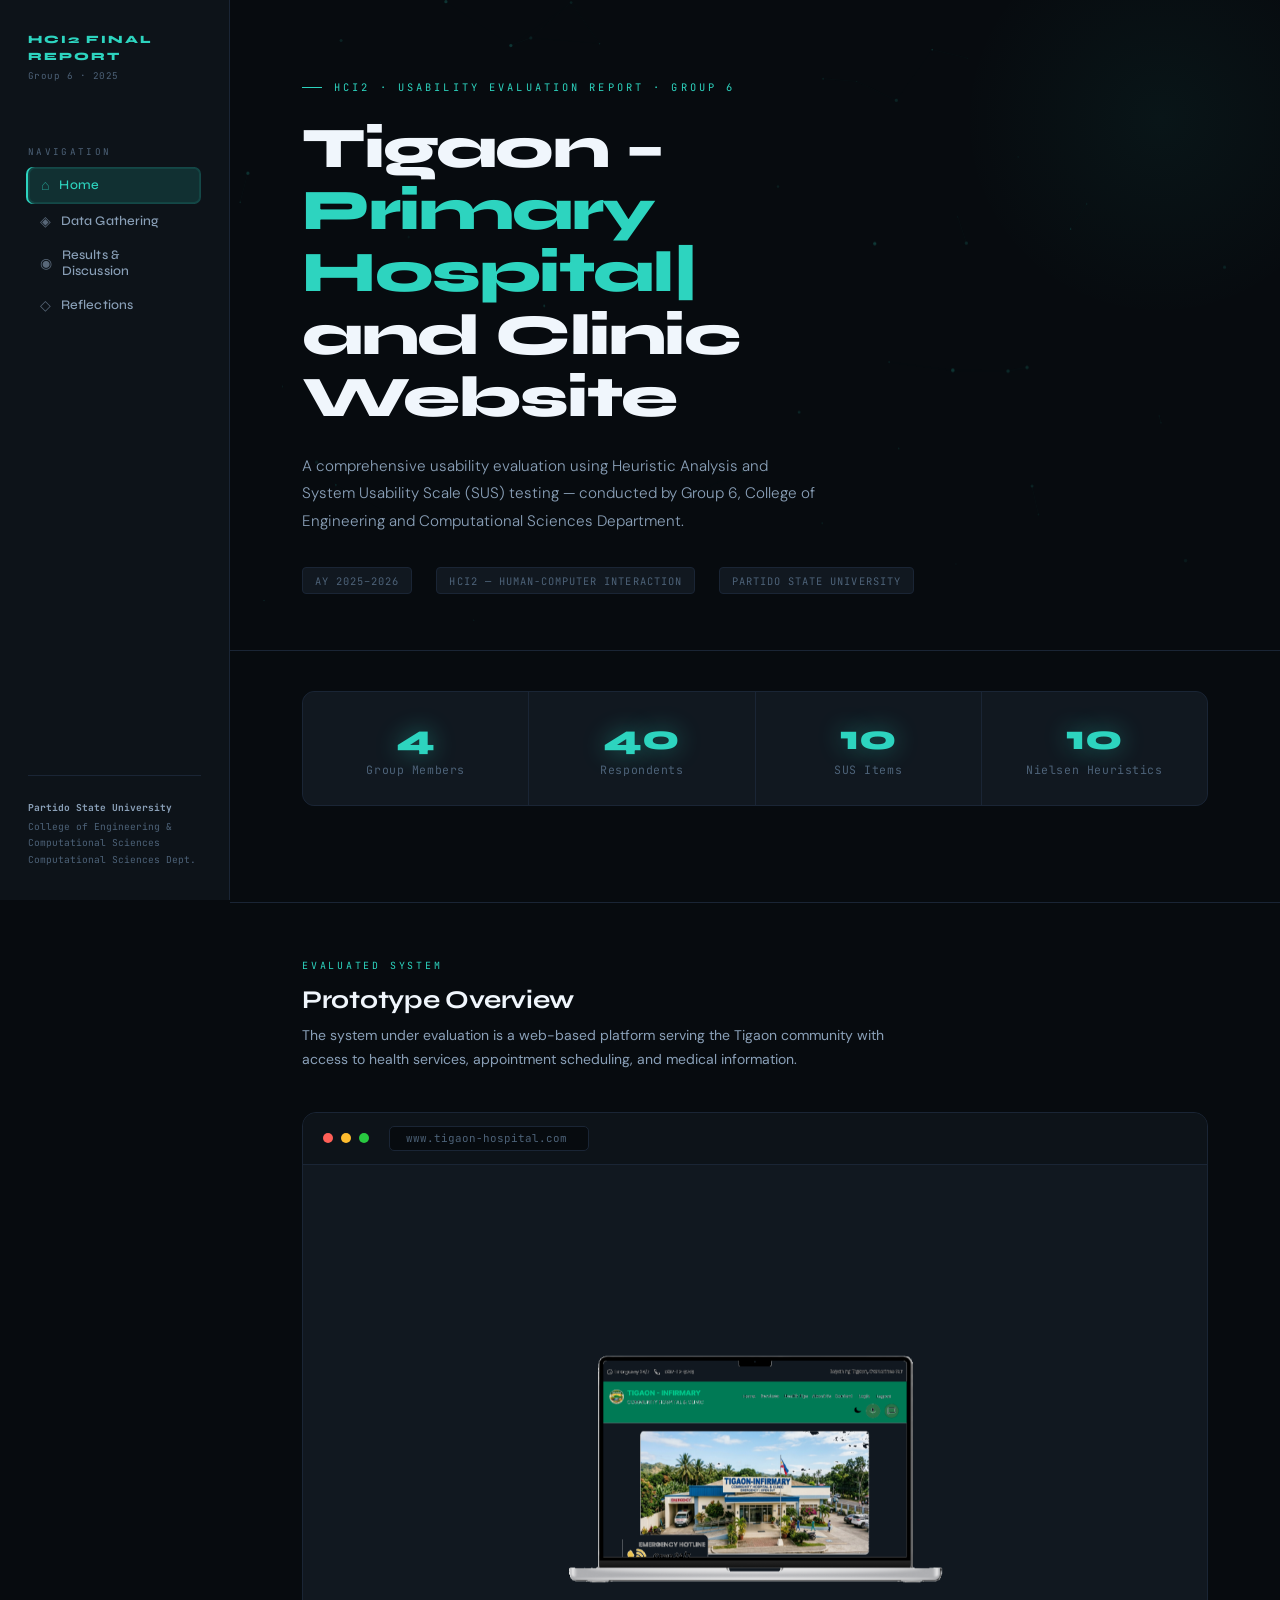
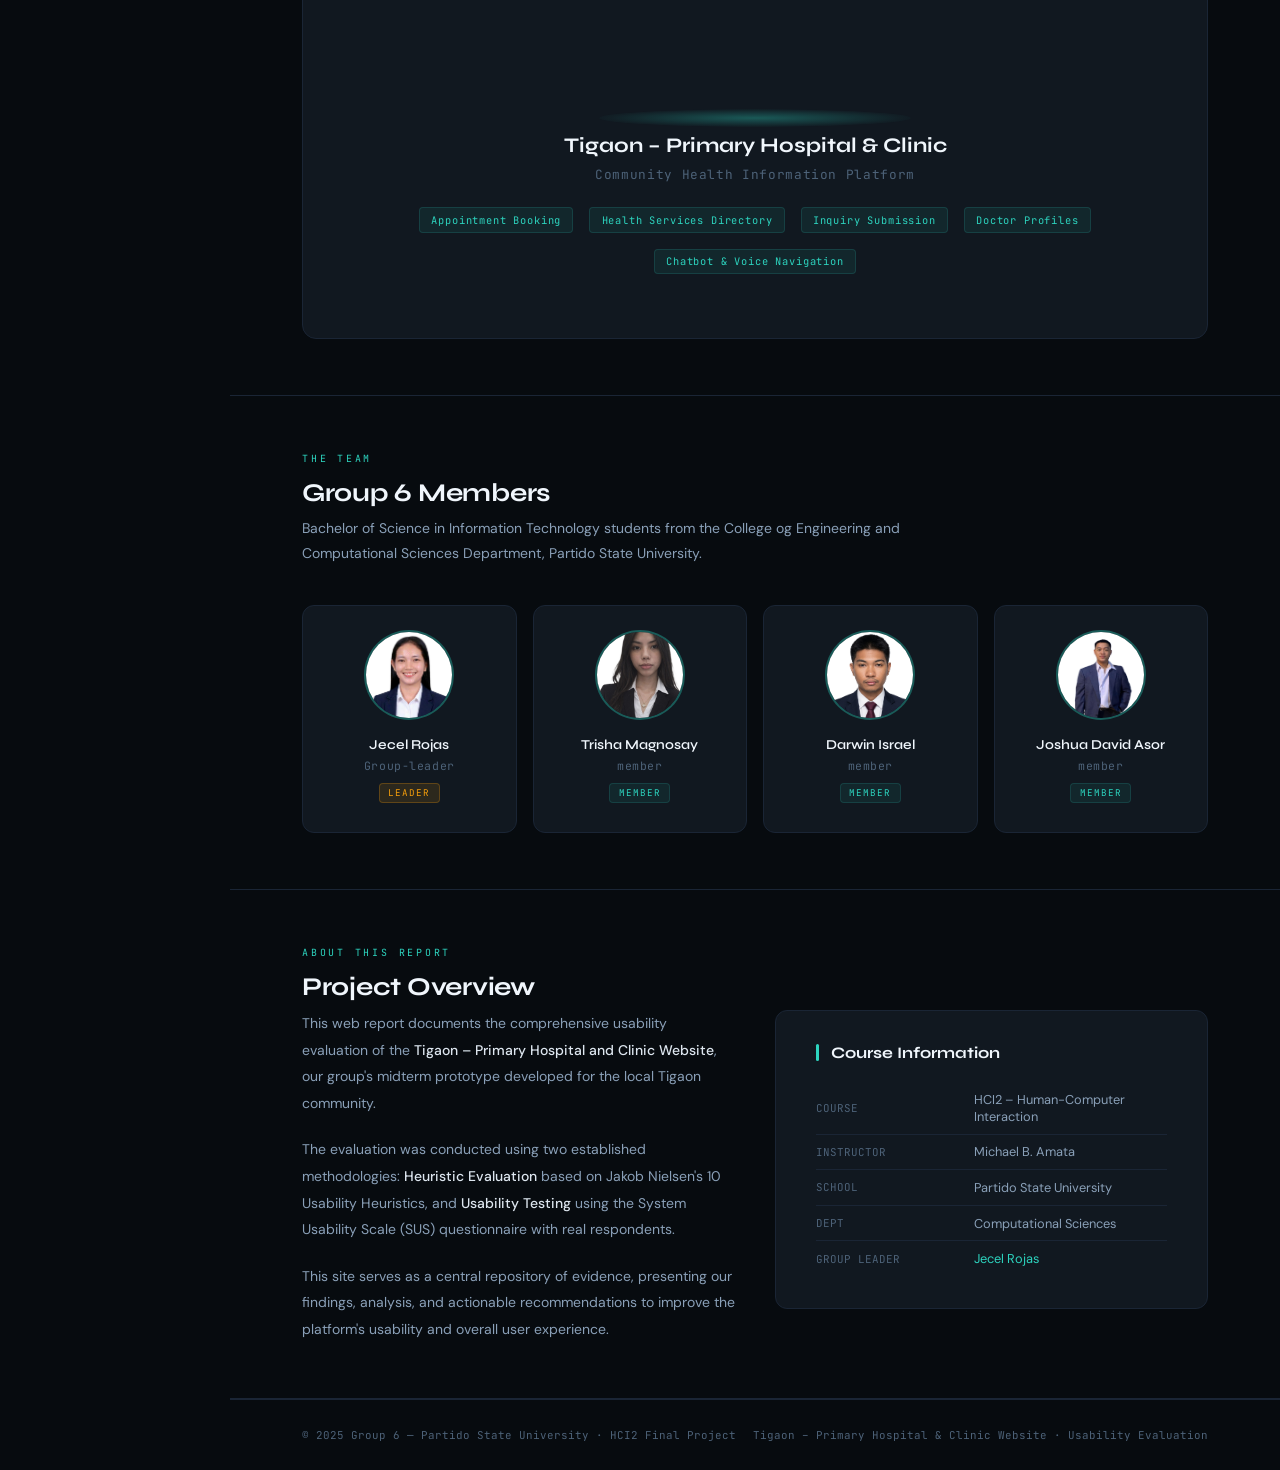
==== commit 5aed9f75: "updated the number of members" ====
--- a/index.html
+++ b/index.html
@@ -61,7 +61,7 @@
     <section class="section" style="padding-top:2.5rem; padding-bottom:2.5rem;">
       <div class="stats-row anim anim-3">
         <div class="stat-item">
-          <div class="stat-num">5</div>
+          <div class="stat-num">4</div>
           <div class="stat-label">Group Members</div>
         </div>
         <div class="stat-item">
@@ -138,36 +138,36 @@
               style="width:100%;height:100%;object-fit:cover;display:block;" />
           </div>
           <div class="member-name">Jecel Rojas</div>
-          <div class="member-role">group-leader</div>
+          <div class="member-role">Group-leader</div>
           <span class="badge badge-leader">Leader</span>
         </div>
         <div class="member-card">
           <div class="member-avatar"
             style="width:90px;height:90px;overflow:hidden;border-radius:50%;border:2px solid rgba(45,212,191,0.3);margin:0 auto 1rem;">
-            <img src="the-team/Israel Darwin.png" alt="Israel Darwin"
-              style="width:100%;height:100%;object-fit:cover;display:block;" />
-          </div>
-          <div class="member-name">Israel Darwin</div>
+            <img src="the-team/Trisha Magnosay.png" alt="Trisha Magnosay"
+              style="width:100%;height:100%;object-fit:cover;display:block;" />
+          </div>
+          <div class="member-name">Trisha Magnosay</div>
           <div class="member-role">member</div>
           <span class="badge badge-member">Member</span>
         </div>
         <div class="member-card">
           <div class="member-avatar"
             style="width:90px;height:90px;overflow:hidden;border-radius:50%;border:2px solid rgba(45,212,191,0.3);margin:0 auto 1rem;">
-            <img src="the-team/Joshua David Asor.png" alt="Joshua David Asor"
-              style="width:100%;height:100%;object-fit:cover;display:block;" />
-          </div>
-          <div class="member-name">Joshua David Asor</div>
+            <img src="the-team/Israel Darwin.png" alt="Israel Darwin"
+              style="width:100%;height:100%;object-fit:cover;display:block;" />
+          </div>
+          <div class="member-name">Darwin Israel</div>
           <div class="member-role">member</div>
           <span class="badge badge-member">Member</span>
         </div>
         <div class="member-card">
           <div class="member-avatar"
             style="width:90px;height:90px;overflow:hidden;border-radius:50%;border:2px solid rgba(45,212,191,0.3);margin:0 auto 1rem;">
-            <img src="the-team/Trisha Magnosay.png" alt="Trisha Magnosay"
-              style="width:100%;height:100%;object-fit:cover;display:block;" />
-          </div>
-          <div class="member-name">Trisha Magnosay</div>
+            <img src="the-team/Joshua David Asor.png" alt="Joshua David Asor"
+              style="width:100%;height:100%;object-fit:cover;display:block;" />
+          </div>
+          <div class="member-name">Joshua David Asor</div>
           <div class="member-role">member</div>
           <span class="badge badge-member">Member</span>
         </div>
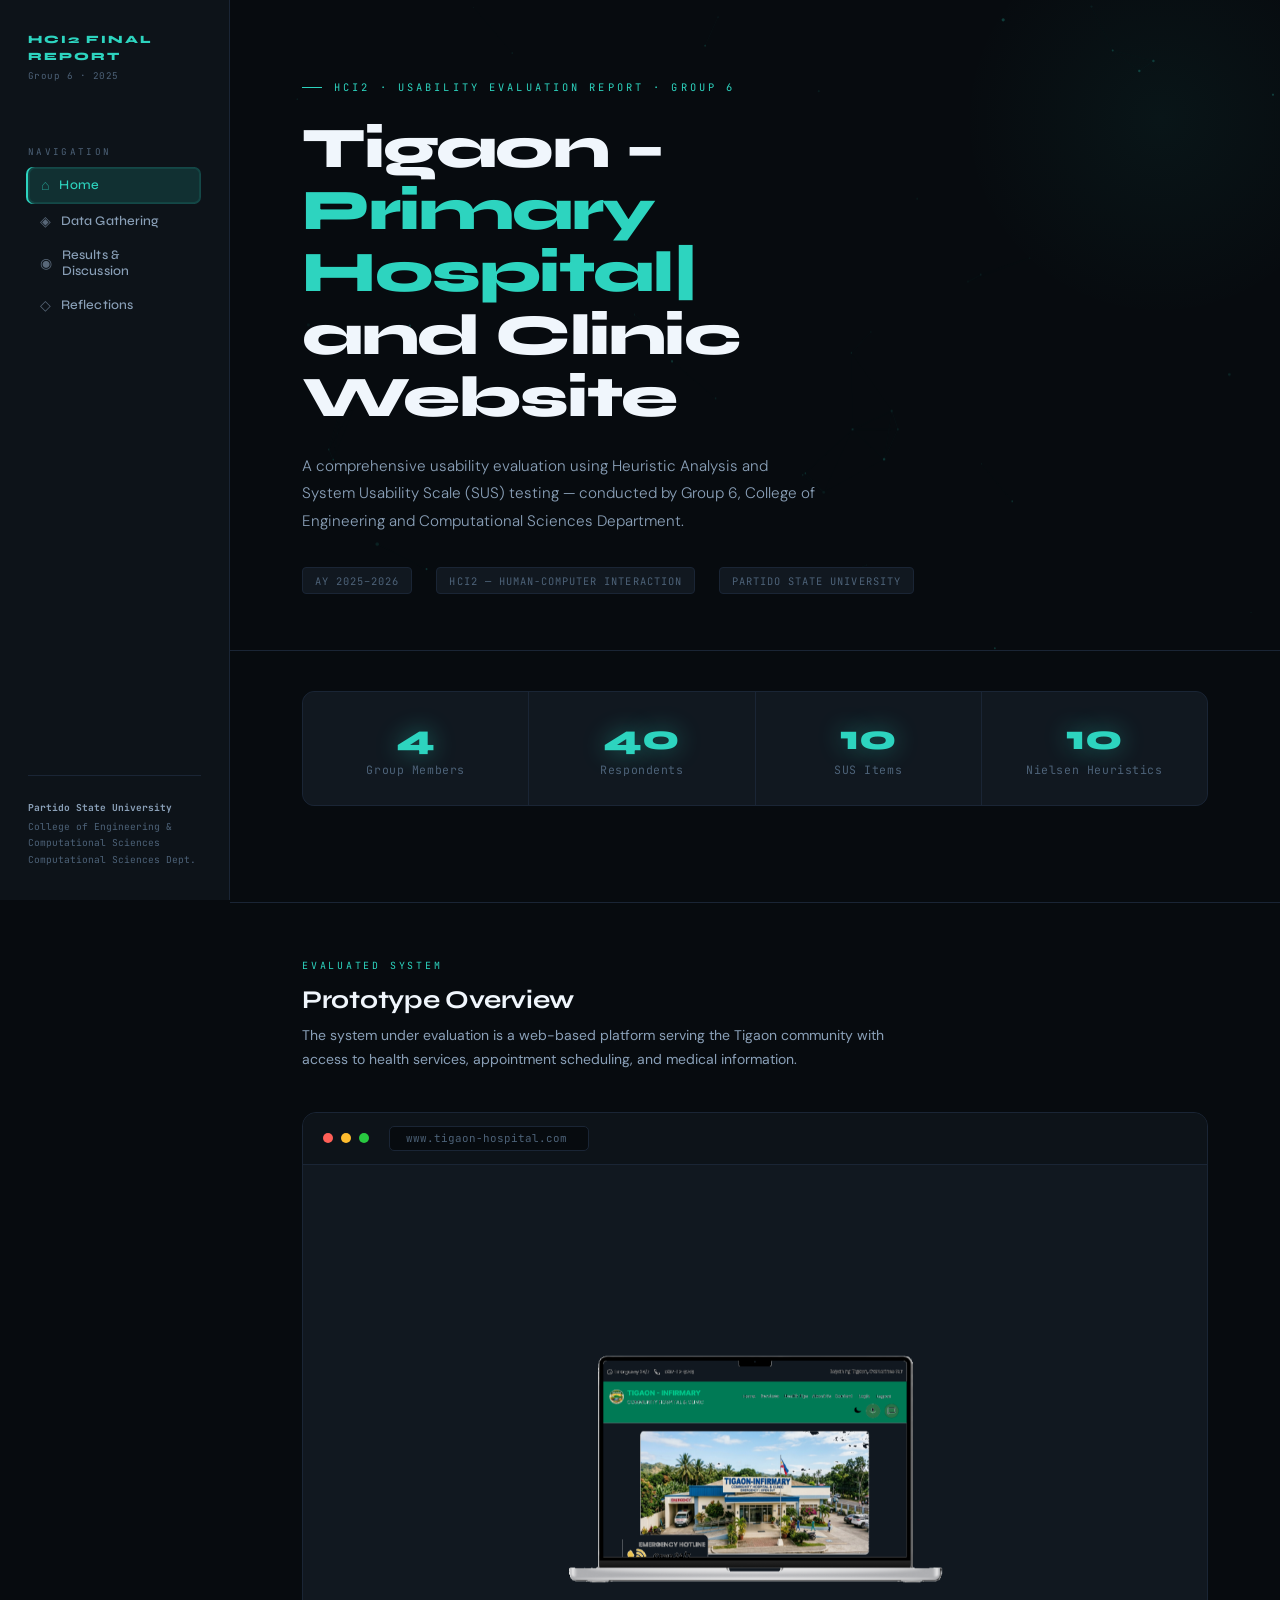
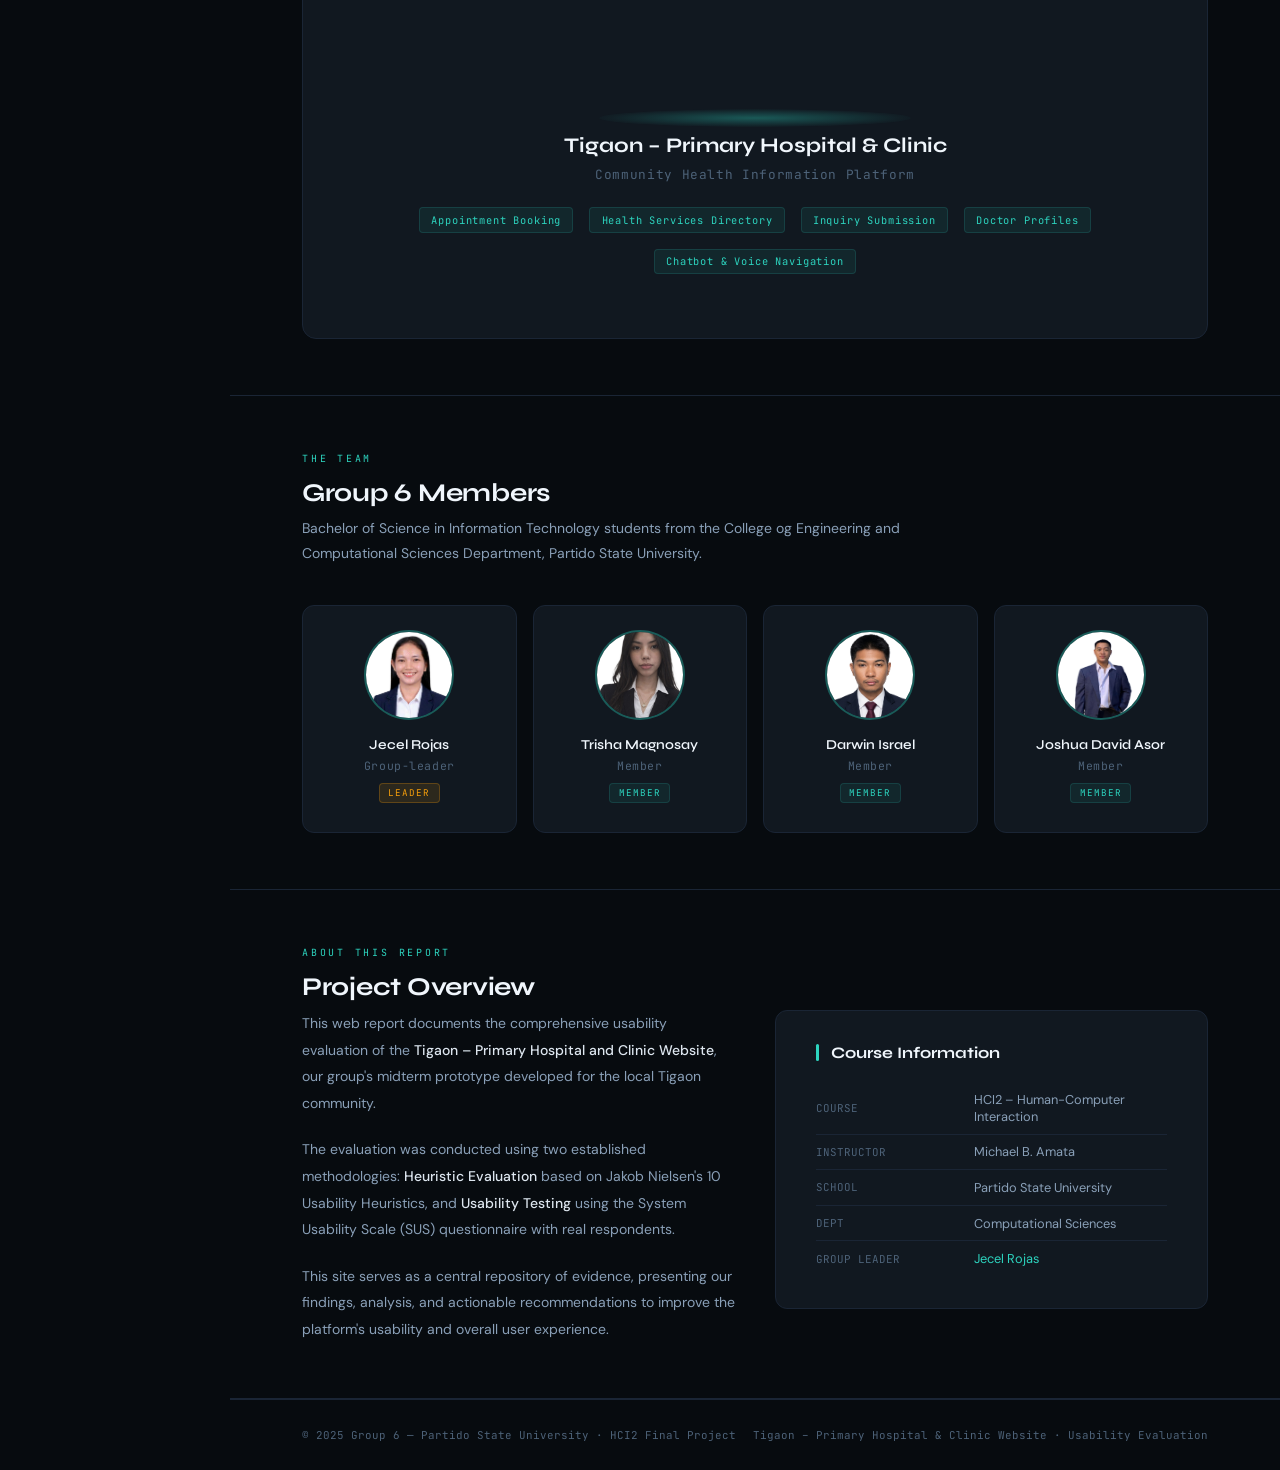
==== commit 16437085: "updated" ====
--- a/index.html
+++ b/index.html
@@ -148,7 +148,7 @@
               style="width:100%;height:100%;object-fit:cover;display:block;" />
           </div>
           <div class="member-name">Trisha Magnosay</div>
-          <div class="member-role">member</div>
+          <div class="member-role">Member</div>
           <span class="badge badge-member">Member</span>
         </div>
         <div class="member-card">
@@ -158,7 +158,7 @@
               style="width:100%;height:100%;object-fit:cover;display:block;" />
           </div>
           <div class="member-name">Darwin Israel</div>
-          <div class="member-role">member</div>
+          <div class="member-role">Member</div>
           <span class="badge badge-member">Member</span>
         </div>
         <div class="member-card">
@@ -168,7 +168,7 @@
               style="width:100%;height:100%;object-fit:cover;display:block;" />
           </div>
           <div class="member-name">Joshua David Asor</div>
-          <div class="member-role">member</div>
+          <div class="member-role">Member</div>
           <span class="badge badge-member">Member</span>
         </div>
       </div>
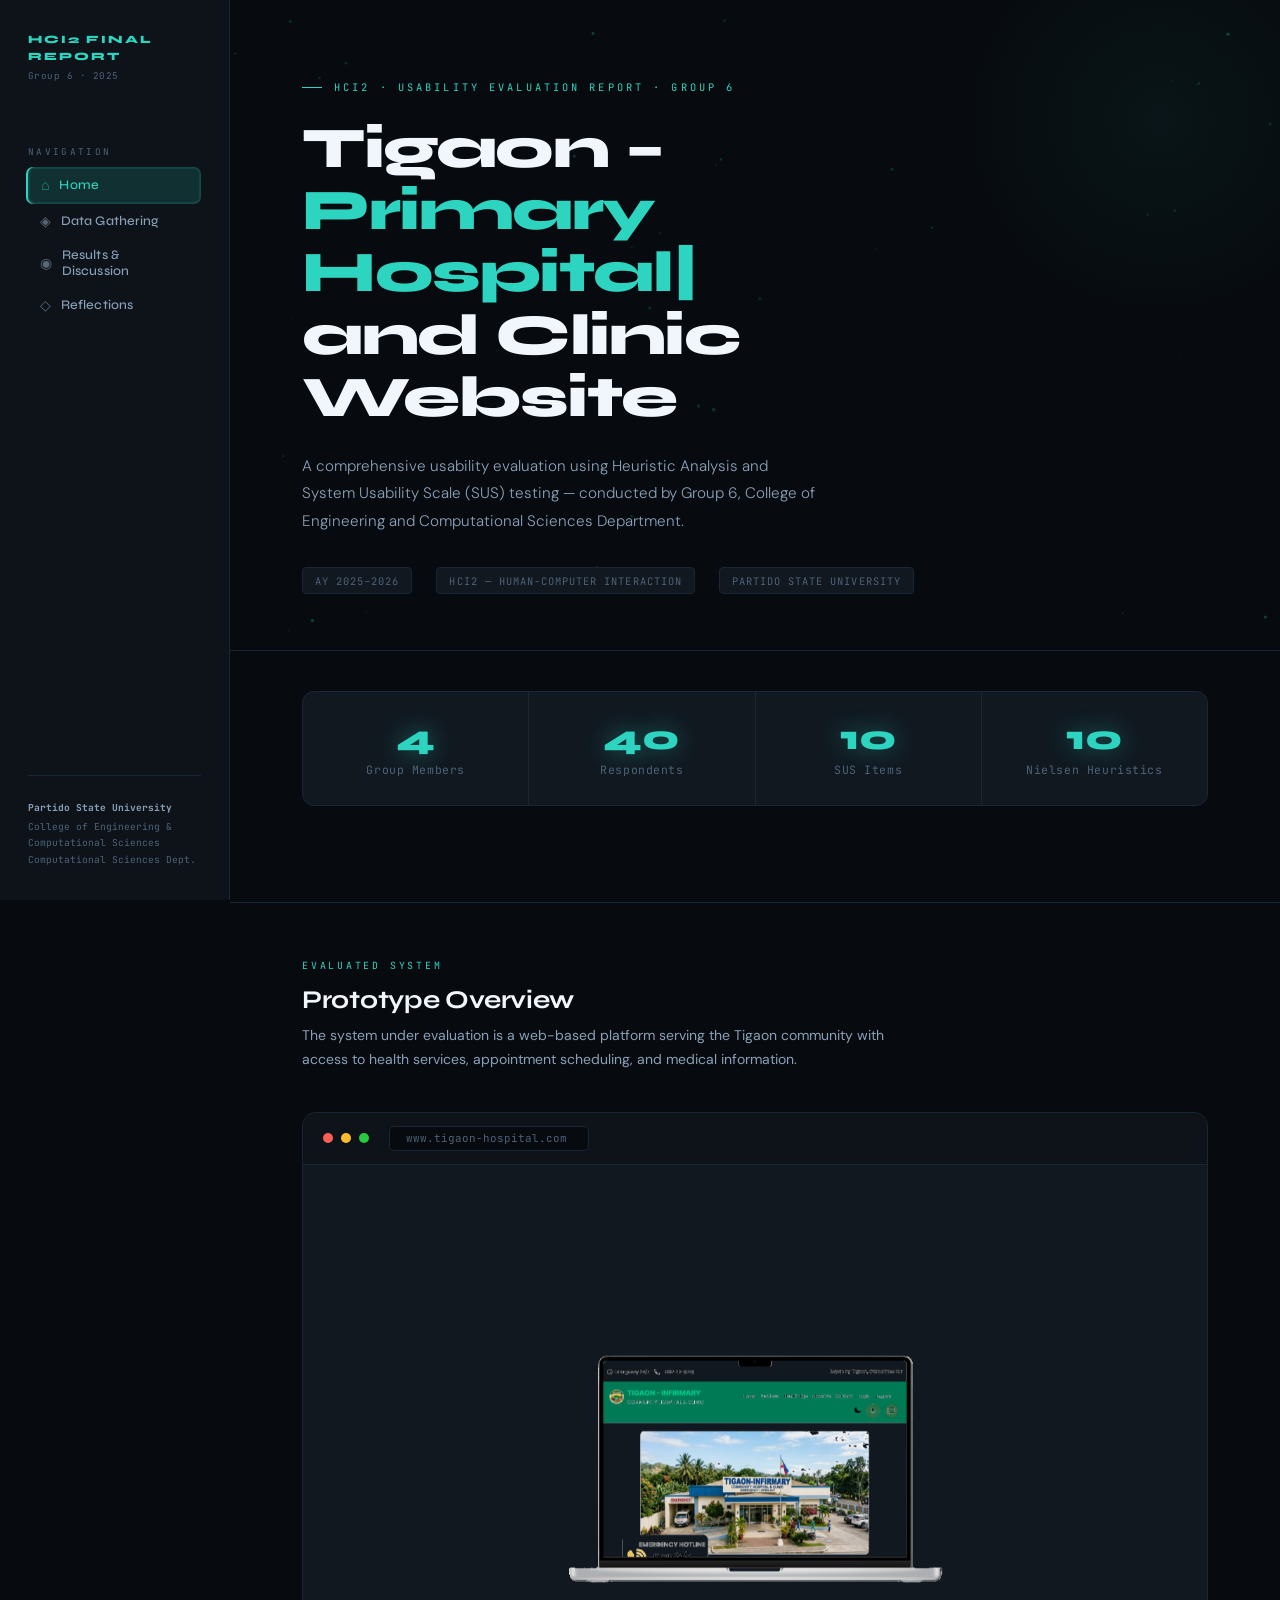
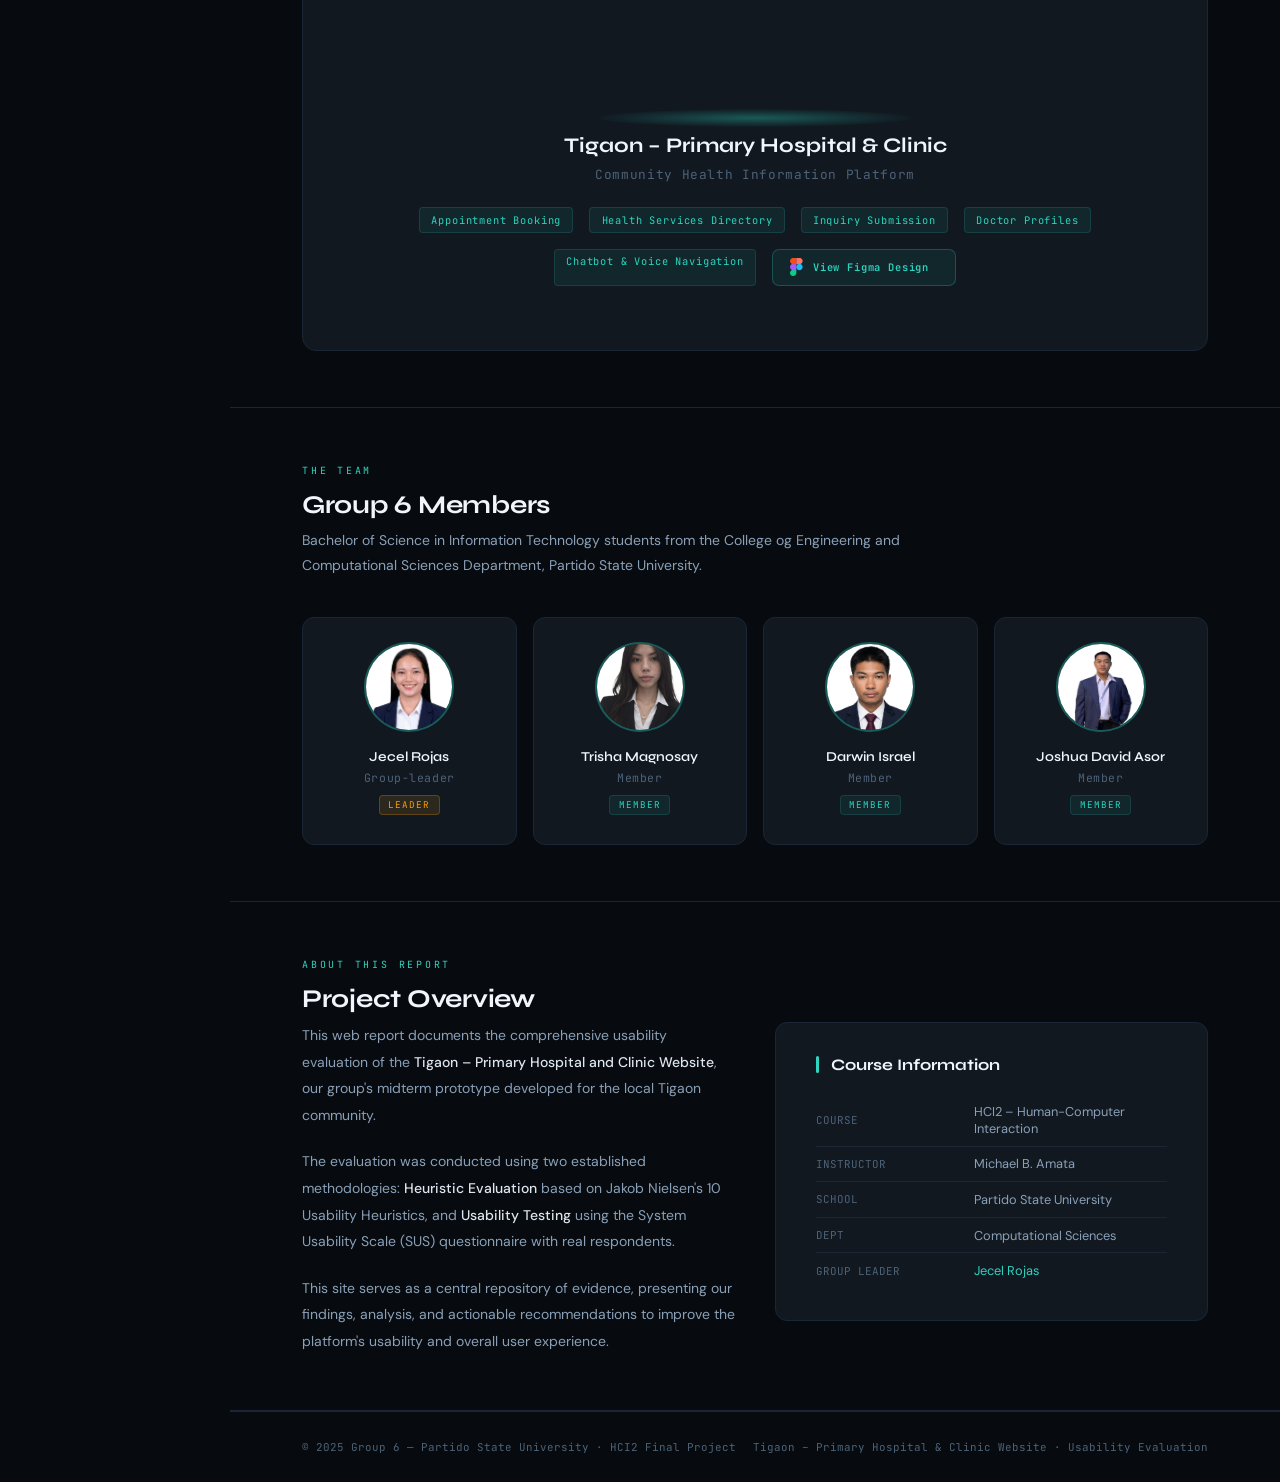
==== commit eeedb44e: "design link" ====
--- a/index.html
+++ b/index.html
@@ -115,6 +115,40 @@
             <span class="proto-feature">Inquiry Submission</span>
             <span class="proto-feature">Doctor Profiles</span>
             <span class="proto-feature">Chatbot &amp; Voice Navigation</span>
+            <a href="https://www.figma.com/proto/S35bMvmRMVVDkC00Hvi6rk/TIGAON-INFIRMARY?node-id=0-1&t=dNKPZvSerMMbgXs1-1"
+              target="_blank" rel="noopener noreferrer" style="
+  display: inline-flex;
+  align-items: center;
+  gap: 10px;
+  text-decoration: none;
+  font-family: 'Syne', sans-serif;
+  font-size: 0.82rem;
+  font-weight: 600;
+  letter-spacing: 0.01em;
+  color: var(--accent);
+  background: var(--accent-dim);
+  border: 1px solid rgba(45, 212, 191, 0.25);
+  padding: 0.55rem 1rem;
+  border-radius: 7px;
+  transition: all 0.2s;
+">
+              <svg width="14" height="18" viewBox="0 0 38 57" fill="none" xmlns="http://www.w3.org/2000/svg"
+                aria-hidden="true">
+                <path d="M10 57C15.523 57 20 52.523 20 47V37H10C4.477 37 0 41.477 0 47C0 52.523 4.477 57 10 57Z"
+                  fill="#0ACF83" />
+                <path d="M0 28.5C0 22.977 4.477 18.5 10 18.5H20V38.5H10C4.477 38.5 0 34.023 0 28.5Z" fill="#A259FF" />
+                <path d="M0 9.5C0 3.977 4.477-.5 10-.5H20V19.5H10C4.477 19.5 0 15.023 0 9.5Z" fill="#F24E1E" />
+                <path d="M20-.5H30C35.523-.5 40 3.977 40 9.5C40 15.023 35.523 19.5 30 19.5H20V-.5Z" fill="#FF7262" />
+                <path
+                  d="M40 28.5C40 34.023 35.523 38.5 30 38.5C24.477 38.5 20 34.023 20 28.5C20 22.977 24.477 18.5 30 18.5C35.523 18.5 40 22.977 40 28.5Z"
+                  fill="#1ABCFE" />
+              </svg>
+              <span class="proto-feature" style="background:none; border:none; padding:0; color:inherit;">
+                View Figma Design
+              </span>
+              <i class="ti ti-arrow-up-right" aria-hidden="true" style="font-size:0.78rem; opacity:0.55;"></i>
+            </a>
+            </a>
           </div>
         </div>
       </div>
--- a/style.css
+++ b/style.css
@@ -490,6 +490,28 @@
   padding: 0.3rem 0.7rem;
   border-radius: 4px;
   letter-spacing: 0.08em;
+}
+
+.figma-link {
+  display: inline-flex;
+  align-items: center;
+  gap: 10px;
+  text-decoration: none;
+  font-family: 'Syne', sans-serif;
+  font-size: 0.82rem;
+  font-weight: 600;
+  color: var(--accent);
+  background: var(--accent-dim);
+  border: 1px solid rgba(45, 212, 191, 0.25);
+  padding: 0.55rem 1rem;
+  border-radius: 7px;
+  transition: all 0.2s;
+}
+
+.figma-link:hover {
+  background: var(--accent-glow);
+  border-color: rgba(45, 212, 191, 0.5);
+  transform: translateY(-2px);
 }
 
 /* ─── DOCUMENT CARDS ─── */
